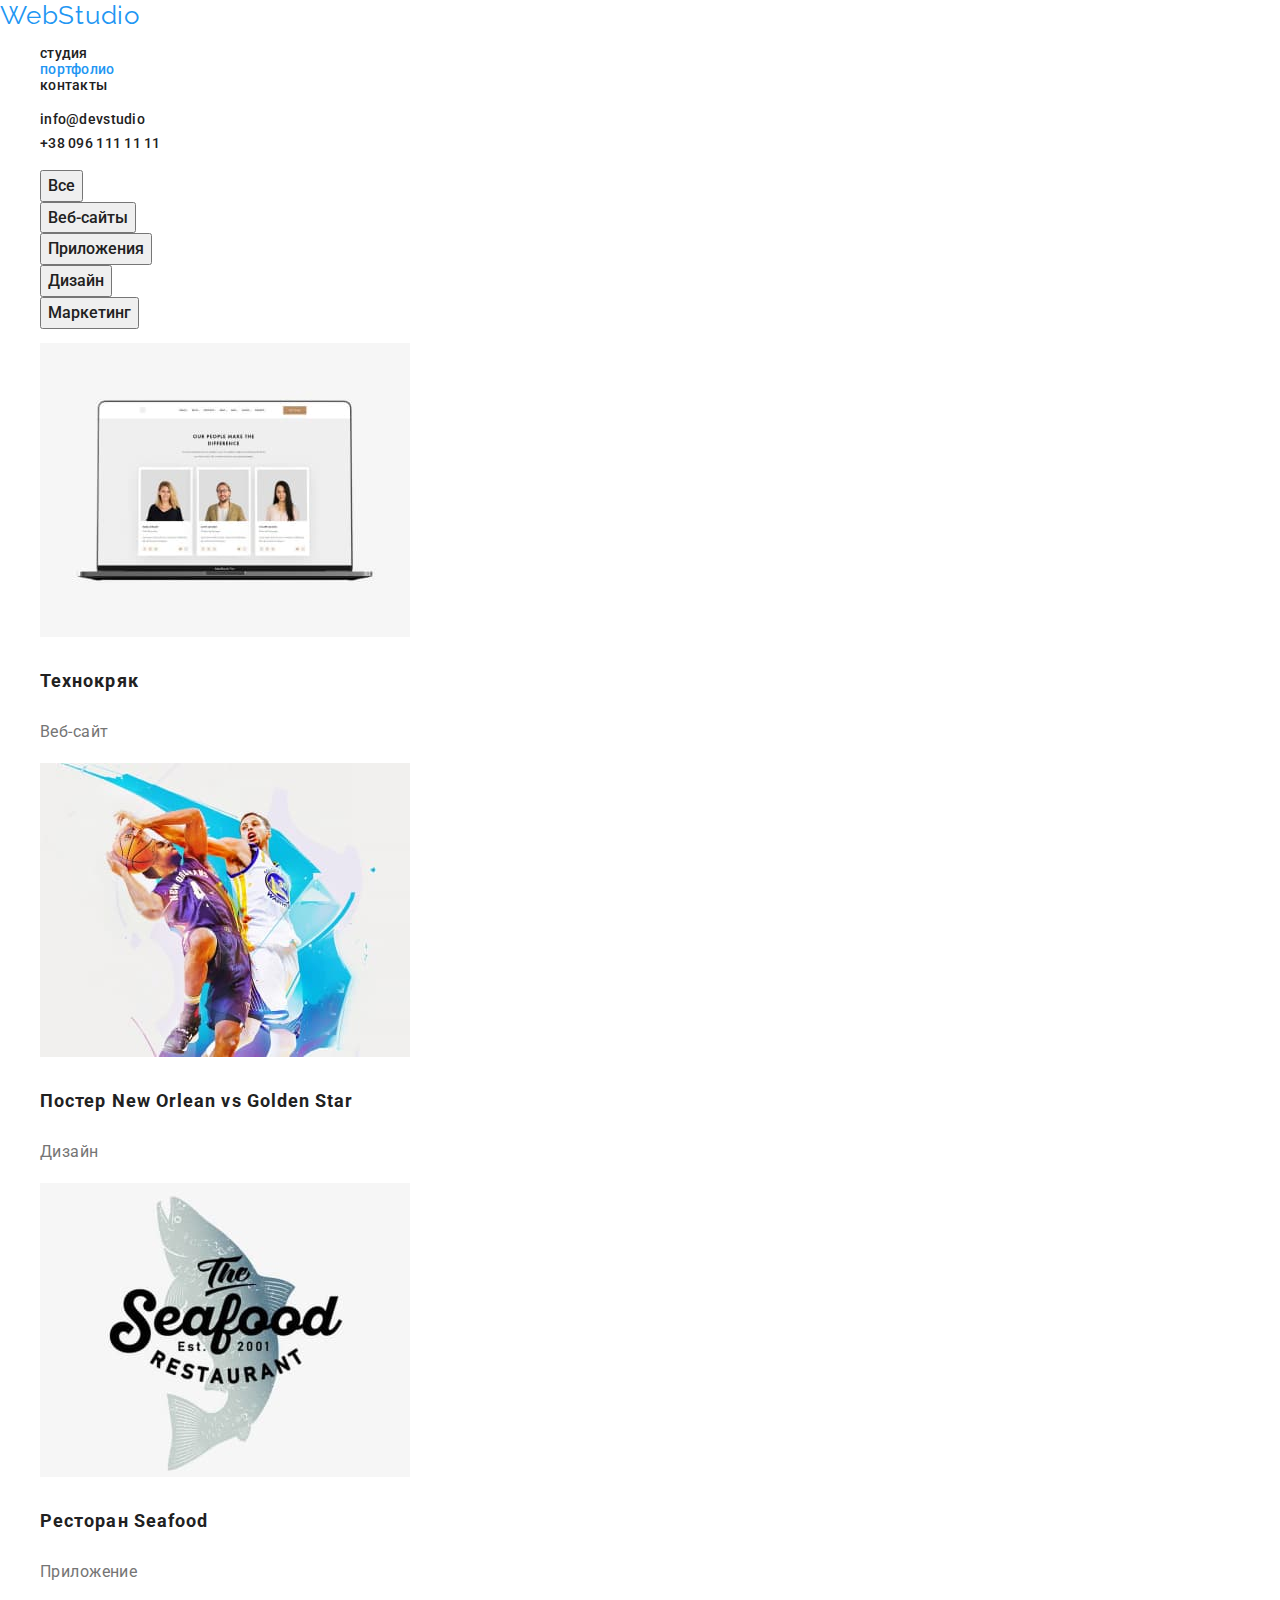
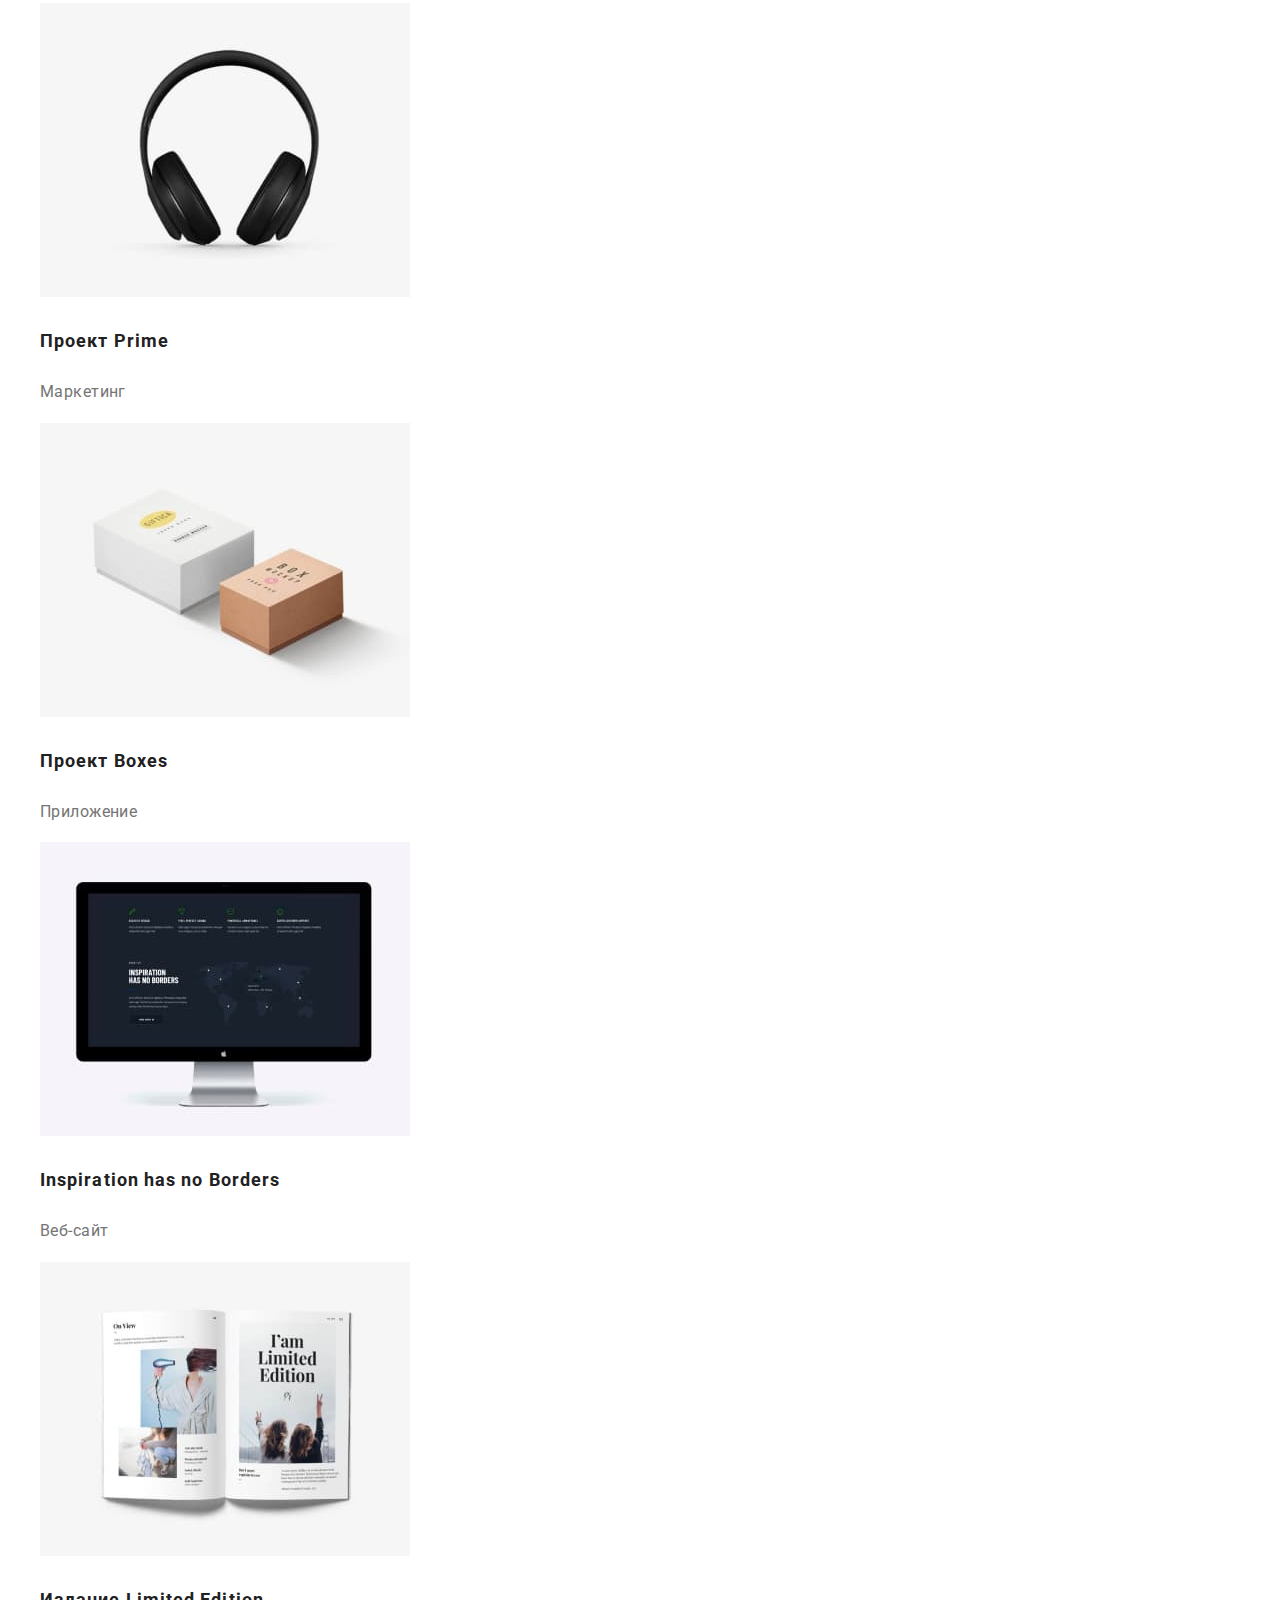
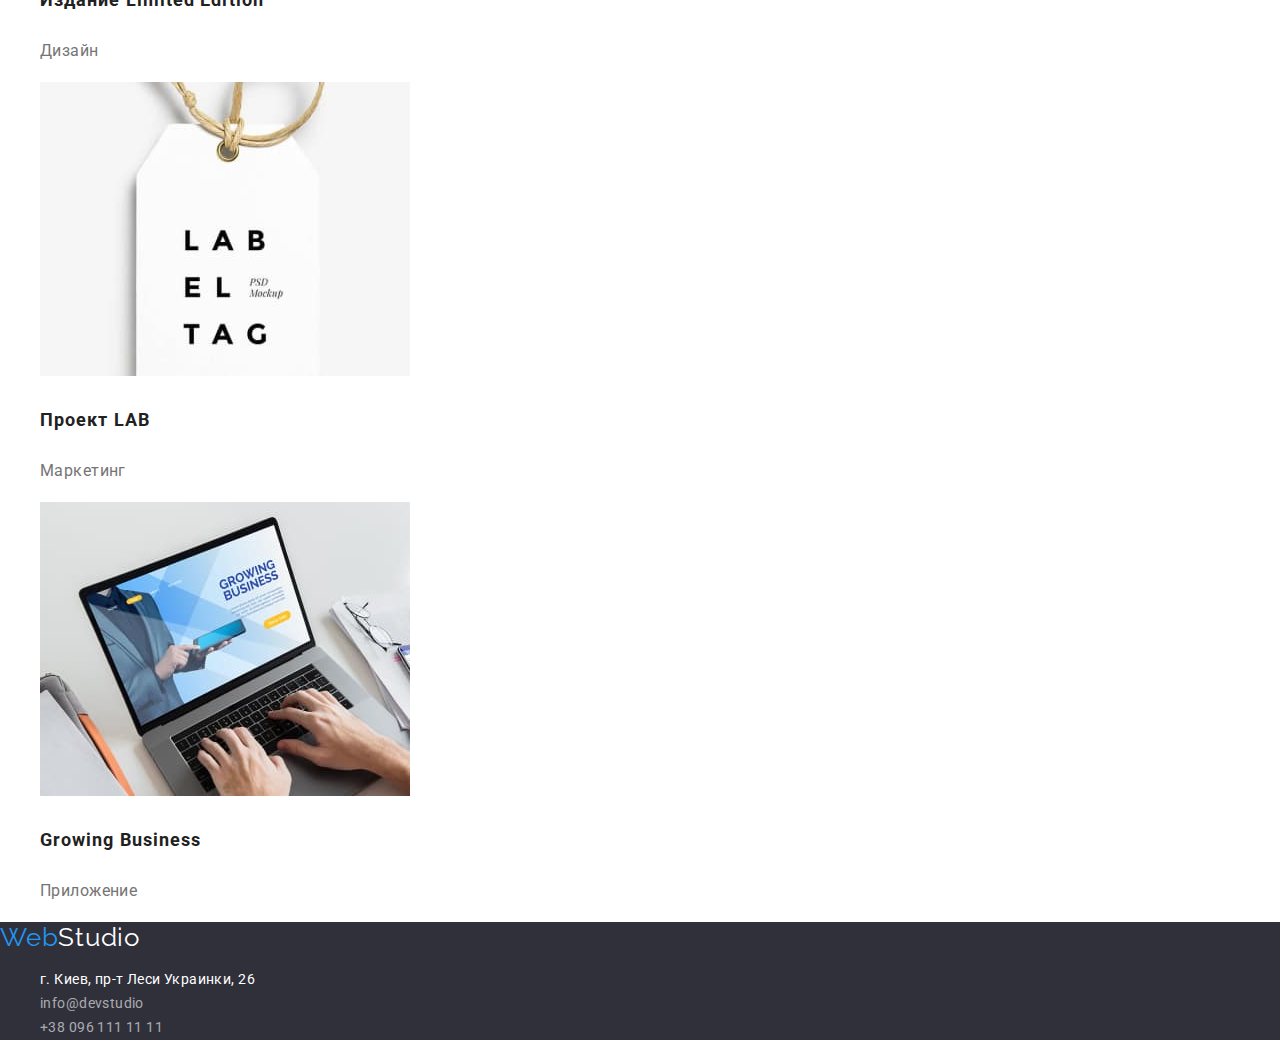
==== portfolio.html @ ec2ee8ae "start" ====
<!DOCTYPE html>
<html lang="ru">
  <head>
    <meta charset="UTF-8" />
    <meta http-equiv="X-UA-Compatible" content="IE=edge" />
    <meta name="viewport" content="width=device-width, initial-scale=1.0" />
    <link rel="preconnect" href="https://fonts.gstatic.com">
    <link href="https://fonts.googleapis.com/css2?family=Raleway:wght@700&family=Roboto:wght@400;500;700;900&display=swap" rel="stylesheet">
    <link rel="stylesheet" href="https://cdnjs.cloudflare.com/ajax/libs/modern-normalize/1.0.0/modern-normalize.css"> 
    <link rel="stylesheet" href="./css/styles.css">
    <title>Document</title>
  </head>
  <body>
    <header>
      <a href="./index.html" class="link logo"><span class="logo-header">Web</span>Studio</a>
      <nav class="text-nav">
        <ul class="list">
          <li><a href="./index.html" class="link">студия</a></li>
          <li><a href="./portfolio.html" class="link accent-pege">портфолио</a></li>
          <li><a href="" class="link">контакты</a></li>
        </ul>
      </nav>

      <ul class="list">
        <li><a class="link text-nav contacts" href="mailto:info@devstudio">info@devstudio</a></li>
        <li><a class="link text-nav contacts" href="tel:+380961111111">+38 096 111 11 11</a></li>
      </ul>
    </header>

    <!--секцыя шапка-->
    <main>
      <section>
        <h1 class="visually-hidden">навігація</h1>
        <ul class="list">
          <li><button class="btn-filtr" type="button">Все</a></button>
          <li><button class="btn-filtr" type="button">Веб-сайты</a></button>
          <li><button class="btn-filtr" type="button">Приложения</a></button>
          <li><button class="btn-filtr" type="button">Дизайн</a></button>
          <li><button class="btn-filtr" type="button">Маркетинг</a></button>
        </ul>
      </section>

      <section>
        <h2 class="visually-hidden">портфоліо</h2>
        <ul class="list">
          <li>
            <img
              src="./imeges/img-portfolio/tehnokryik.jpg"
              alt="Технокряк"
              width="370"
              height="294"
            />
            <h3 class="title-portfolio">Технокряк</h3>
            <p class="text-portfolio">Веб-сайт</p>
          </li>
          <li>
            <img
              src="./imeges/img-portfolio/new-orlean.jpg"
              alt="Постер New Orlean vs Golden Star"
              width="370"
              height="294"
            />
            <h3 class="title-portfolio">Постер New Orlean vs Golden Star</h3>
            <p class="text-portfolio">Дизайн</p>
          </li>
          <li>
            <img
              src="./imeges/img-portfolio/seafood.jpg"
              alt="Ресторан Seafood"
              width="370"
              height="294"
            />
            <h3 class="title-portfolio">Ресторан Seafood</h3>
            <p class="text-portfolio">Приложение</p>
          </li>
          <li>
            <img
              src="./imeges/img-portfolio/prime.jpg"
              alt="Проект Prime"
              width="370"
              height="294"
            />
            <h3 class="title-portfolio">Проект Prime</h3>
            <p class="text-portfolio">Маркетинг</p>
          </li>
          <li>
            <img
              src="./imeges/img-portfolio/boxes.jpg"
              alt="Проект Boxes"
              width="370"
              height="294"
            />
            <h3 class="title-portfolio">Проект Boxes</h3>
            <p class="text-portfolio">Приложение</p>
          </li>
          <li>
            <img
              src="./imeges/img-portfolio/borders.jpg"
              alt="Inspiration has no Borders"
              width="370"
              height="294"
            />
            <h3 class="title-portfolio">Inspiration has no Borders</h3>
            <p class="text-portfolio">Веб-сайт</p>
          </li>
          <li>
            <img
              src="./imeges/img-portfolio/limited.jpg"
              alt="Издание Limited Edition"
              width="370"
              height="294"
            />
            <h3 class="title-portfolio">Издание Limited Edition</h3>
            <p class="text-portfolio">Дизайн</p>
          </li>
          <li>
            <img
              src="./imeges/img-portfolio/lab.jpg"
              alt="Проект LAB"
              width="370"
              height="294"
            />
            <h3 class="title-portfolio">Проект LAB</h3>
            <p class="text-portfolio">Маркетинг</p>
          </li>
          <li>
            <img
              src="./imeges/img-portfolio/growing.jpg"
              alt="Growing Business"
              width="370"
              height="294"
            />
            <h3 class="title-portfolio">Growing Business</h3>
            <p class="text-portfolio">Приложение</p>
          </li>
        </ul>
      </section>
    </main>
    <!--футер-->

    <footer class="footer">
      <a href="./index.html" class="link logo"><span class="logo-header">Web</span><span class="Studio-cl">Studio</span></a>
      <address class="address">
        <ul class="list">
          <li class="address-street">г. Киев, пр-т Леси Украинки, 26</li>
          <li><a class="link contacts-addres" href="mailto:info@devstudio">info@devstudio</a></li>
          <li><a class="link contacts-addres" href="tel:+380961111111">+38 096 111 11 11</a></li>
        </ul>
      </address>
    </footer>
  </body>
</html>
---- css/styles.css ----
:root{
    --mein-text-cl:#757575;
    --main-title-cl:#FFFFFF;
    --title-cl:#212121;
    --link-cl:#2196F3;

    --main-text-cl:'Roboto', sans-serif;
    --title-text-cl:'Raleway', sans-serif;

    --blak-bg:#2F303A;
    --bg:#F5F4FA;
    --bg:#E5E5E5;
}




body{   
    font-family: var(--main-text-cl);
    font-size: 14px;
    line-height: 1.71;
    letter-spacing: 0.03em;
    color:var(--mein-text-cl)}

.link{
    color: var(--title-cl);
    text-decoration: none;
}

.link:hover,
.link:focus{color:var(--link-cl);}

.logo{
    font-family: var(--title-text-cl);
    font-size: 26px;
    line-height: 1.19;
    letter-spacing: 0.03em;
    }

.visually-hidden {
    position: absolute;
    width: 1px;
    height: 1px;
    border: 0;
    margin: -1px;
    padding: 0;
    clip: rect(0 0 0 0);
    overflow: hidden;
}

.logo-header{color:var(--link-cl);}

.list{list-style: none;}

.address{font-style:inherit;}

.text-nav{
    font-weight: 500;
    font-size: 14px;
    line-height: 1.14;
    letter-spacing: 0.02em;
    color:var(--title-cl) ;}

.accent-pege{color: var(--link-cl);}

.contacts{
    color: var(--title-cl);}
    
    .main-title{
    font-weight: 900;
    font-size: 44px;
    line-height: 1.36;
    text-align: center;
    letter-spacing: 0.06em;
    text-transform: uppercase;
    color:var(--main-title-cl);
    background-color:var(--blak-bg);
}

.btn{
    font-weight: bold;
    font-size: 16px;
    line-height: 1.87;
    letter-spacing: 0.06em;
    color:var(--main-title-cl);
    background-color:var(--link-cl);

}

.title-section{
    font-weight: bold;
    font-size: 36px;
    line-height: 1.16;
    text-align: center;
    letter-spacing: 0.03em;
    color: var(--main-title-cl);

}

.title-text{
    font-weight: 500;
    font-size: 16px;
    line-height: 1.18;
    text-transform: uppercase;
    color:var(--title-cl);
   }

   .text-team-card{
        font-size: 16px;
        line-height: 1.18;
    }

   .footer{background-color: var(--blak-bg);}

   .Studio-cl{color:var(--main-title-cl)}

   .address-street{color: var(--main-title-cl)}

  
   .contacts-addres{color: rgba(255, 255, 255, 0.6);}

   .btn-filtr{
        font-weight: 500;
        font-size: 16px;
        line-height: 1.62;
        text-align: center;
        color:var(--title-cl)    
   }

   .btn-filtr:hover,
   .btn-filtr:focus{
       color: var(--main-title-cl);
       background-color: var(--link-cl);
       cursor: pointer;
   }

   .title-portfolio{
        font-weight: bold;
        font-size: 18px;
        line-height: 2;
        letter-spacing: 0.06em;
        color: var(--title-cl);
   }



   .text-portfolio{
        font-size: 16px;
        line-height: 1.87;
     }
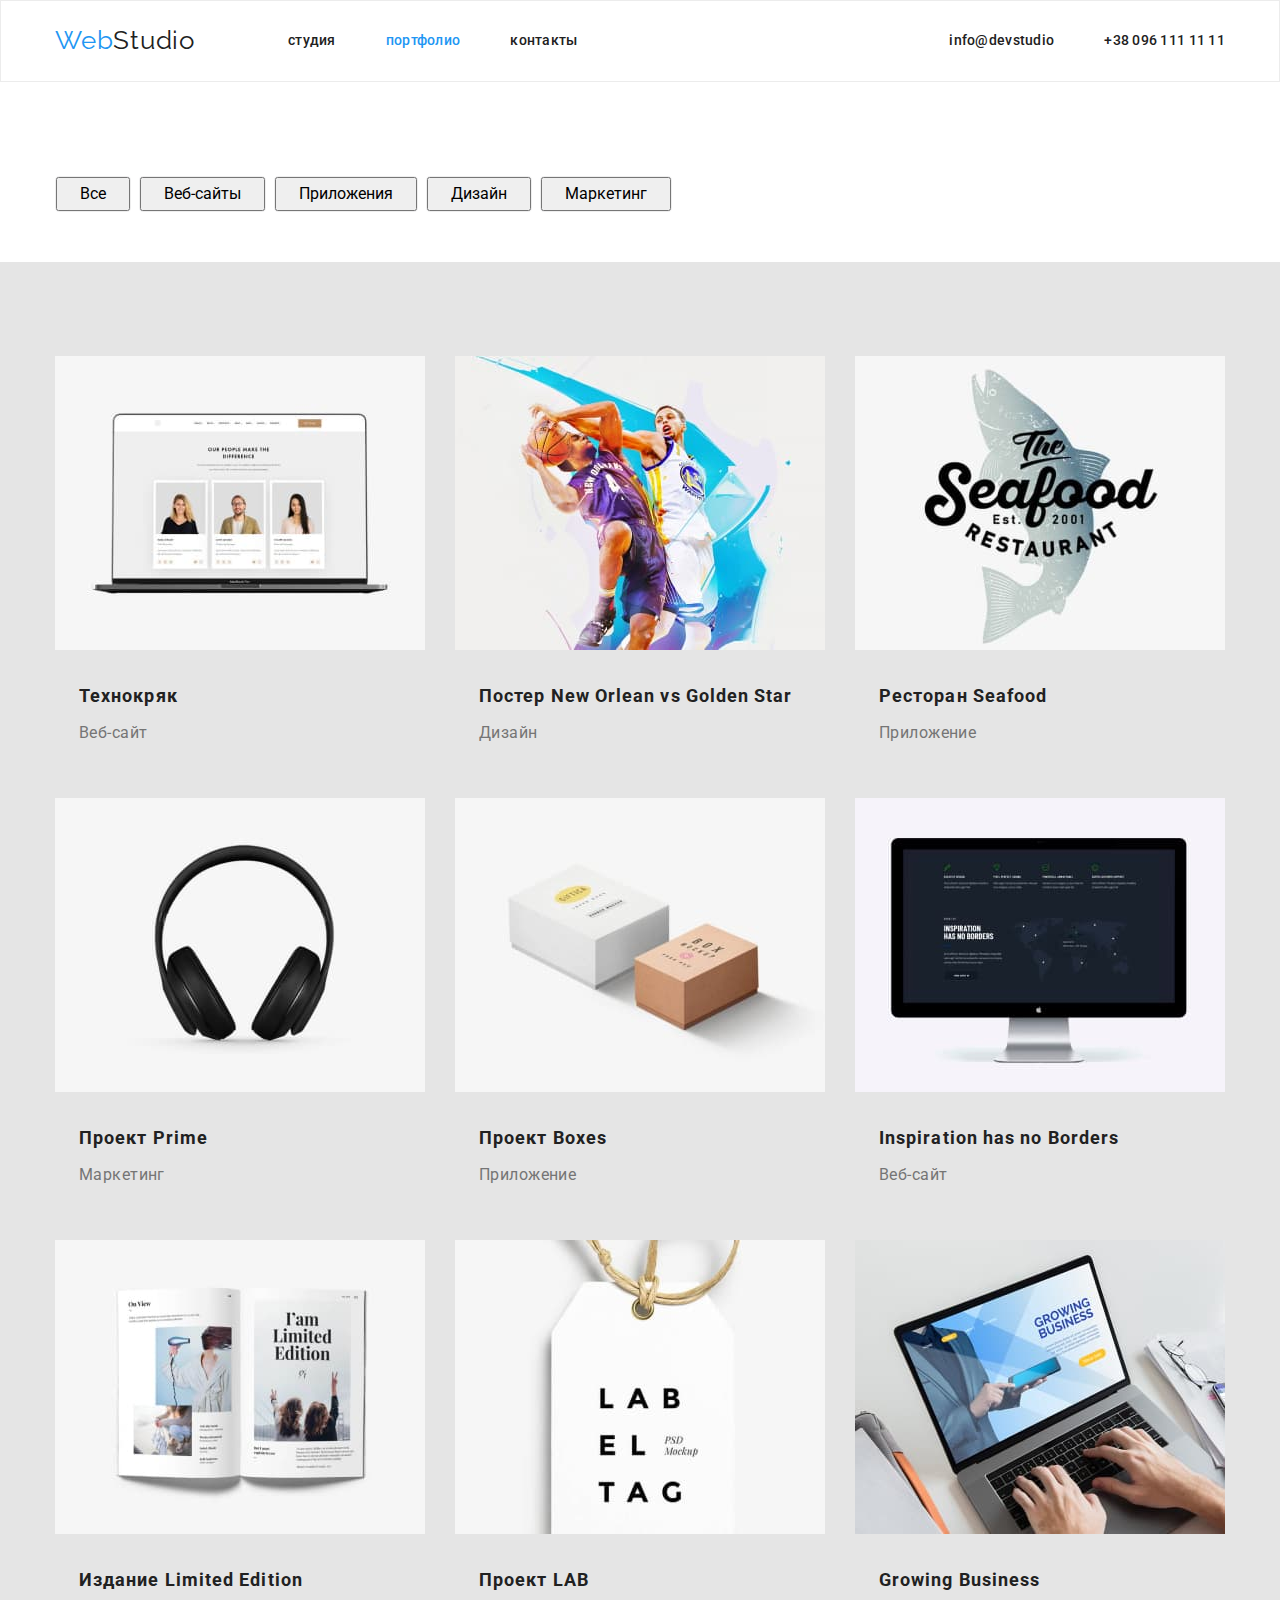
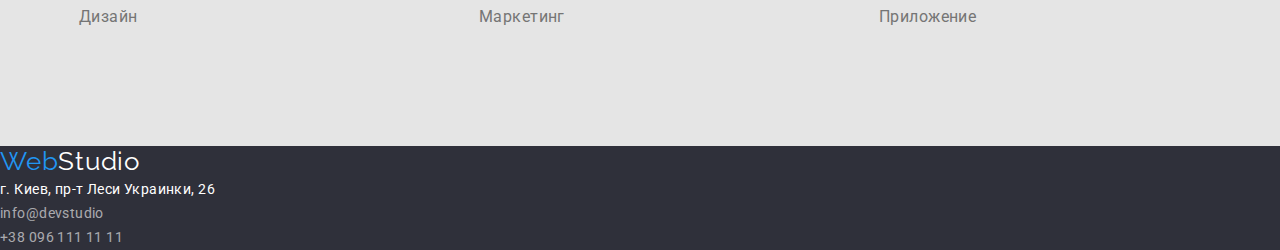
==== commit fcf41d34: "filtr portfolio" ====
--- a/portfolio.html
+++ b/portfolio.html
@@ -11,39 +11,44 @@
     <title>Document</title>
   </head>
   <body>
-    <header>
-      <a href="./index.html" class="link logo"><span class="logo-header">Web</span>Studio</a>
+    <header class="header">
+      <div class="container">
+      <a href="./index.html" class="link logo logo-marg"><span class="logo-header">Web</span>Studio</a>
       <nav class="text-nav">
-        <ul class="list">
-          <li><a href="./index.html" class="link">студия</a></li>
-          <li><a href="./portfolio.html" class="link accent-pege">портфолио</a></li>
-          <li><a href="" class="link">контакты</a></li>
+        <ul class="menu list">
+          <li class="menu-item"><a href="./index.html" class="link">студия</a></li>
+          <li class="menu-item"><a href="./portfolio.html" class="link accent-pege">портфолио</a></li>
+          <li class="menu-item"><a href="" class="link">контакты</a></li>
         </ul>
       </nav>
 
-      <ul class="list">
-        <li><a class="link text-nav contacts" href="mailto:info@devstudio">info@devstudio</a></li>
+      <ul class="menu list contacts-marg">
+        <li class="mail-marg"><a class="link text-nav contacts" href="mailto:info@devstudio">info@devstudio</a></li>
         <li><a class="link text-nav contacts" href="tel:+380961111111">+38 096 111 11 11</a></li>
       </ul>
+    </div>
     </header>
 
     <!--секцыя шапка-->
     <main>
-      <section>
+      <section class="section section-filtr">
+        <div class="container">
         <h1 class="visually-hidden">навігація</h1>
-        <ul class="list">
-          <li><button class="btn-filtr" type="button">Все</a></button>
-          <li><button class="btn-filtr" type="button">Веб-сайты</a></button>
-          <li><button class="btn-filtr" type="button">Приложения</a></button>
-          <li><button class="btn-filtr" type="button">Дизайн</a></button>
-          <li><button class="btn-filtr" type="button">Маркетинг</a></button>
+        <ul class="list menu">
+          <li class="btn-filtr"><button class="button" type="button">Все</a></button>
+          <li class="btn-filtr"><button class="button" type="button">Веб-сайты</a></button>
+          <li class="btn-filtr"><button class="button" type="button">Приложения</a></button>
+          <li class="btn-filtr"><button class="button" type="button">Дизайн</a></button>
+          <li class="btn-filtr"><button class="button" type="button">Маркетинг</a></button>
         </ul>
+      </div>
       </section>
 
-      <section>
+      <section class="section section-portfolio">
+        <div class="container">
         <h2 class="visually-hidden">портфоліо</h2>
-        <ul class="list">
-          <li>
+        <ul class="list card-set">
+          <li class="item work-item">
             <img
               src="./imeges/img-portfolio/tehnokryik.jpg"
               alt="Технокряк"
@@ -53,7 +58,7 @@
             <h3 class="title-portfolio">Технокряк</h3>
             <p class="text-portfolio">Веб-сайт</p>
           </li>
-          <li>
+          <li class="item work-item">
             <img
               src="./imeges/img-portfolio/new-orlean.jpg"
               alt="Постер New Orlean vs Golden Star"
@@ -63,7 +68,7 @@
             <h3 class="title-portfolio">Постер New Orlean vs Golden Star</h3>
             <p class="text-portfolio">Дизайн</p>
           </li>
-          <li>
+          <li class="item work-item">
             <img
               src="./imeges/img-portfolio/seafood.jpg"
               alt="Ресторан Seafood"
@@ -73,7 +78,7 @@
             <h3 class="title-portfolio">Ресторан Seafood</h3>
             <p class="text-portfolio">Приложение</p>
           </li>
-          <li>
+          <li class="item work-item">
             <img
               src="./imeges/img-portfolio/prime.jpg"
               alt="Проект Prime"
@@ -83,7 +88,7 @@
             <h3 class="title-portfolio">Проект Prime</h3>
             <p class="text-portfolio">Маркетинг</p>
           </li>
-          <li>
+          <li class="item work-item">
             <img
               src="./imeges/img-portfolio/boxes.jpg"
               alt="Проект Boxes"
@@ -93,7 +98,7 @@
             <h3 class="title-portfolio">Проект Boxes</h3>
             <p class="text-portfolio">Приложение</p>
           </li>
-          <li>
+          <li class="item work-item">
             <img
               src="./imeges/img-portfolio/borders.jpg"
               alt="Inspiration has no Borders"
@@ -103,7 +108,7 @@
             <h3 class="title-portfolio">Inspiration has no Borders</h3>
             <p class="text-portfolio">Веб-сайт</p>
           </li>
-          <li>
+          <li class="item work-item">
             <img
               src="./imeges/img-portfolio/limited.jpg"
               alt="Издание Limited Edition"
@@ -113,7 +118,7 @@
             <h3 class="title-portfolio">Издание Limited Edition</h3>
             <p class="text-portfolio">Дизайн</p>
           </li>
-          <li>
+          <li class="item work-item">
             <img
               src="./imeges/img-portfolio/lab.jpg"
               alt="Проект LAB"
@@ -123,7 +128,7 @@
             <h3 class="title-portfolio">Проект LAB</h3>
             <p class="text-portfolio">Маркетинг</p>
           </li>
-          <li>
+          <li class="item work-item">
             <img
               src="./imeges/img-portfolio/growing.jpg"
               alt="Growing Business"
@@ -134,6 +139,7 @@
             <p class="text-portfolio">Приложение</p>
           </li>
         </ul>
+      </div>
       </section>
     </main>
     <!--футер-->
--- a/css/styles.css
+++ b/css/styles.css
@@ -8,10 +8,20 @@
     --title-text-cl:'Raleway', sans-serif;
 
     --blak-bg:#2F303A;
-    --bg:#F5F4FA;
+    --gray-bg:#F5F4FA;
     --bg:#E5E5E5;
-}
-
+    --border: #EEEEEE;
+}
+
+html{
+    box-sizing: border-box;
+}
+
+*,
+*::before,
+*::after {
+  box-sizing: inherit;
+}
 
 
 
@@ -22,6 +32,29 @@
     letter-spacing: 0.03em;
     color:var(--mein-text-cl)}
 
+h1,
+h2,
+h3,
+p{margin-top: 0;}
+
+.container {
+  width: 1200px;
+  padding-left: 15px;
+  padding-right: 15px;
+  margin-left: auto;
+  margin-right: auto;
+}
+
+.section{
+    padding-top: 94px;
+    padding-bottom: 94px;
+   }
+.header{border: 1px solid #ECECEC;}
+.header .container {
+  display: flex;
+  align-items: center;
+ }
+
 .link{
     color: var(--title-cl);
     text-decoration: none;
@@ -36,6 +69,11 @@
     line-height: 1.19;
     letter-spacing: 0.03em;
     }
+
+.logo-marg{
+    margin-right: 93px;
+    padding-top: 24px;
+    padding-bottom: 25px;}
 
 .visually-hidden {
     position: absolute;
@@ -48,10 +86,19 @@
     overflow: hidden;
 }
 
-.logo-header{color:var(--link-cl);}
-
-.list{list-style: none;}
-
+.logo-header {color:var(--link-cl);}
+
+.list {
+    margin: 0;
+    padding-left: 0;
+    list-style: none;
+}
+
+.menu {display: inline-flex;}
+
+.menu-item:not(:last-child) {
+  margin-right: 50px;
+}
 .address{font-style:inherit;}
 
 .text-nav{
@@ -65,36 +112,88 @@
 
 .contacts{
     color: var(--title-cl);}
-    
-    .main-title{
+
+.contacts-marg{
+    margin-left: auto;
+}
+.mail-marg{margin-right: 50px;}
+
+.cap{
+    width: 100%;
+    padding-top: 200px;
+    padding-bottom: 200px;
+    text-align: center;
+    background-color:var(--blak-bg);
+}
+
+.main-title{
     font-weight: 900;
     font-size: 44px;
     line-height: 1.36;
-    text-align: center;
     letter-spacing: 0.06em;
     text-transform: uppercase;
     color:var(--main-title-cl);
-    background-color:var(--blak-bg);
+    max-width: 696px;
+    margin-left: auto;
+    margin-right: auto;
+    margin-bottom: 40px;
 }
 
 .btn{
+    min-width: 200px;
+    min-height: 50px;
     font-weight: bold;
     font-size: 16px;
     line-height: 1.87;
     letter-spacing: 0.06em;
     color:var(--main-title-cl);
     background-color:var(--link-cl);
-
-}
+    box-shadow: 0px 4px 4px rgba(0, 0, 0, 0.15);
+    border-radius: 4px;
+
+}
+
+.team{background-color: var(--gray-bg);}
+.team-work{background-color: var(--bg);}
 
 .title-section{
+    margin-bottom: 50px;
     font-weight: bold;
     font-size: 36px;
     line-height: 1.16;
     text-align: center;
     letter-spacing: 0.03em;
-    color: var(--main-title-cl);
-
+    color: var(--title-cl);
+}
+
+.item {
+  margin-left: 30px;
+  margin-top: 30px;}
+
+.card-set {
+  display: flex;
+  flex-wrap: wrap;
+  margin-left: -30px;
+  margin-top: -30px;
+}
+
+.feature-item{
+    flex-basis: calc((100% - 4 * 30px) / 4);
+    text-align: left;  
+}
+
+.work-item {
+    flex-basis: calc((100% - 3 * 30px) / 3);
+    background: url(creative-artist-web-design-with-working-colour-selection-graphic-tablet_35674-1119.jpg);
+}
+
+.team-item {
+    flex-basis: calc((100% - 4 * 30px) / 4);
+    text-align: center;
+    border-radius: 0px 0px 4px 4px;
+    box-shadow: 0px 1px 3px rgba(0, 0, 0, 0.12),
+     0px 1px 1px rgba(0, 0, 0, 0.14), 
+     0px 2px 1px rgba(0, 0, 0, 0.2);
 }
 
 .title-text{
@@ -103,6 +202,7 @@
     line-height: 1.18;
     text-transform: uppercase;
     color:var(--title-cl);
+    margin-bottom: 10px;
    }
 
    .text-team-card{
@@ -124,8 +224,18 @@
         font-size: 16px;
         line-height: 1.62;
         text-align: center;
-        color:var(--title-cl)    
-   }
+        color:var(--title-cl); 
+        border: 1px solid var(--border);
+        box-sizing: border-box;
+        background: var(--gray-bg);
+        border-radius: 4px;
+   }
+
+   .button{padding:6px 22px}
+
+.section-filtr{padding-bottom: 50px;
+margin-left: auto;
+margin-right: auto;}
 
    .btn-filtr:hover,
    .btn-filtr:focus{
@@ -133,6 +243,17 @@
        background-color: var(--link-cl);
        cursor: pointer;
    }
+
+.btn-filtr:not(:last-child) {
+  margin-right: 8px;
+}
+
+.container-filter{
+    margin-left: auto;
+    margin-right: auto;
+    padding-left: auto;
+    padding-right: auto;
+}
 
    .title-portfolio{
         font-weight: bold;
@@ -140,6 +261,7 @@
         line-height: 2;
         letter-spacing: 0.06em;
         color: var(--title-cl);
+        margin: 20px 24px 4px 24px;
    }
 
 
@@ -147,4 +269,6 @@
    .text-portfolio{
         font-size: 16px;
         line-height: 1.87;
-     }+        margin: 0 24px 20px 24px;
+     }
+     .section-portfolio{background-color: var(--bg);}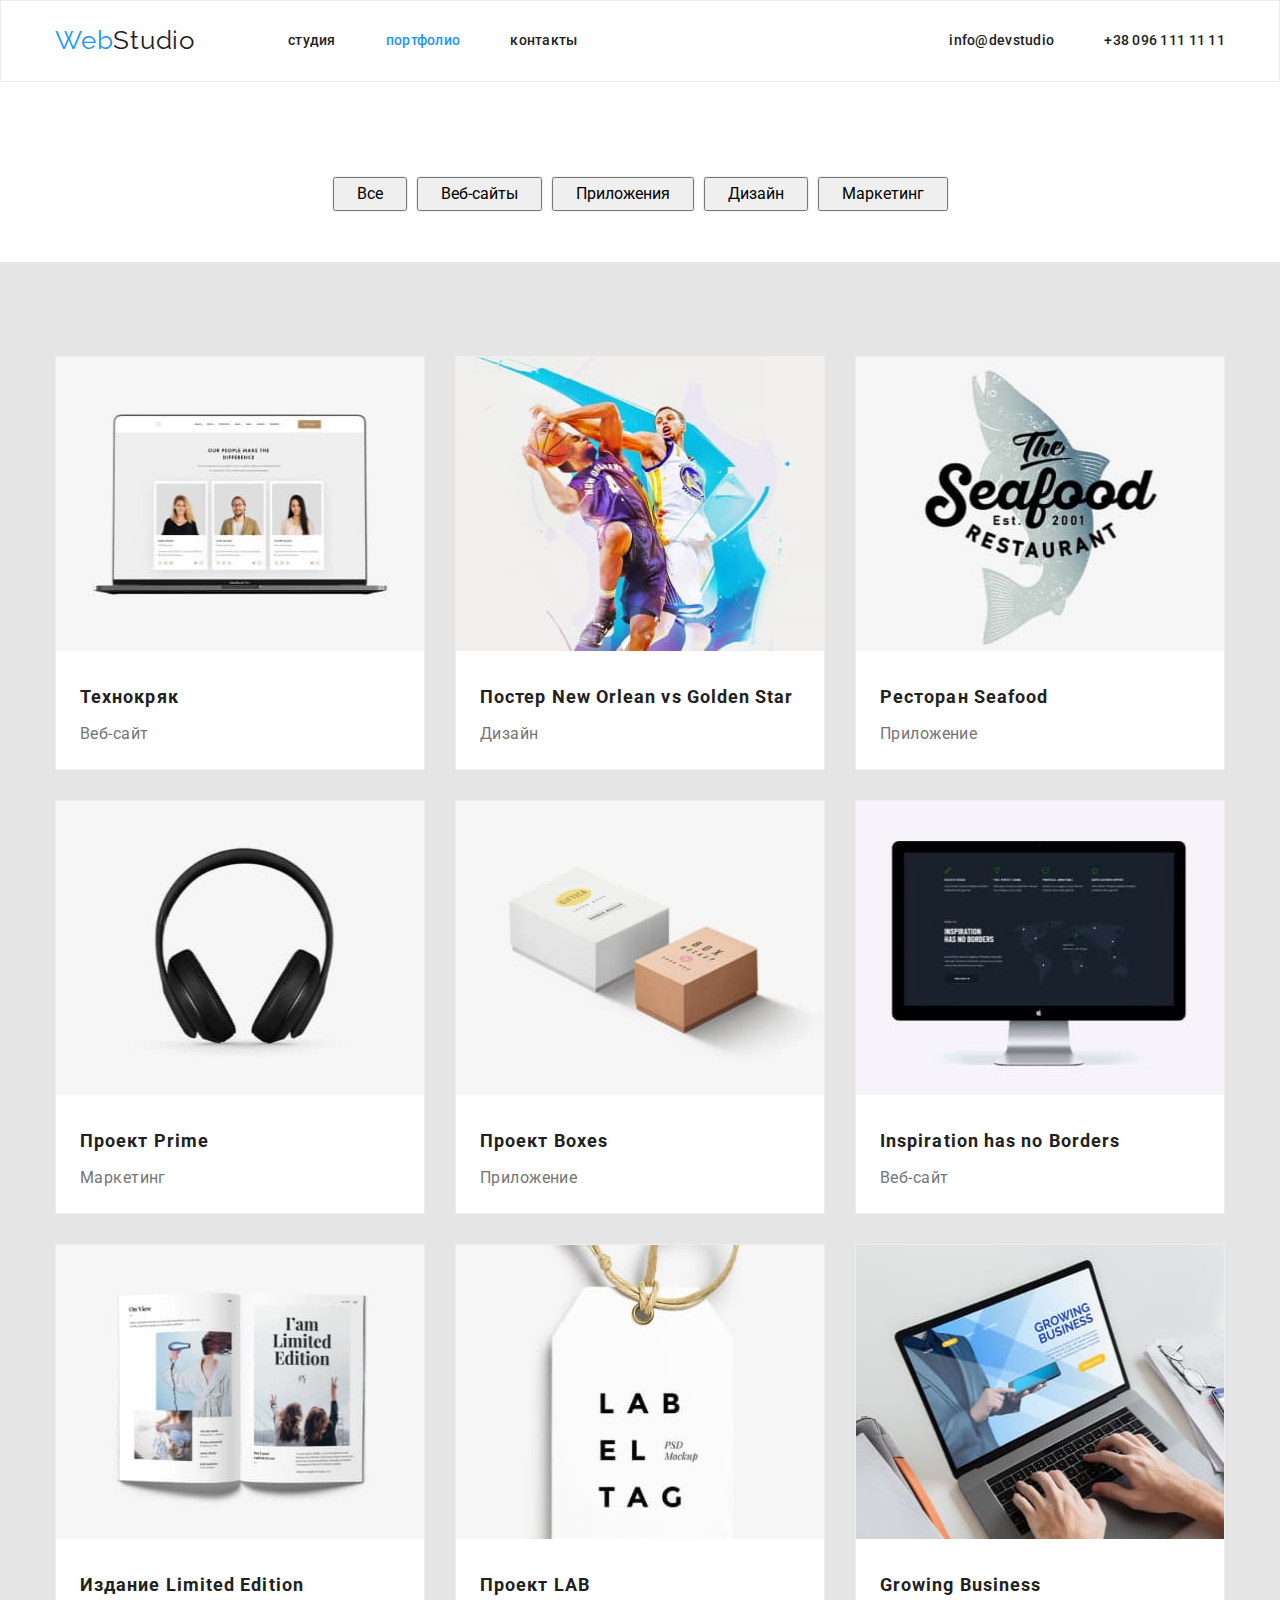
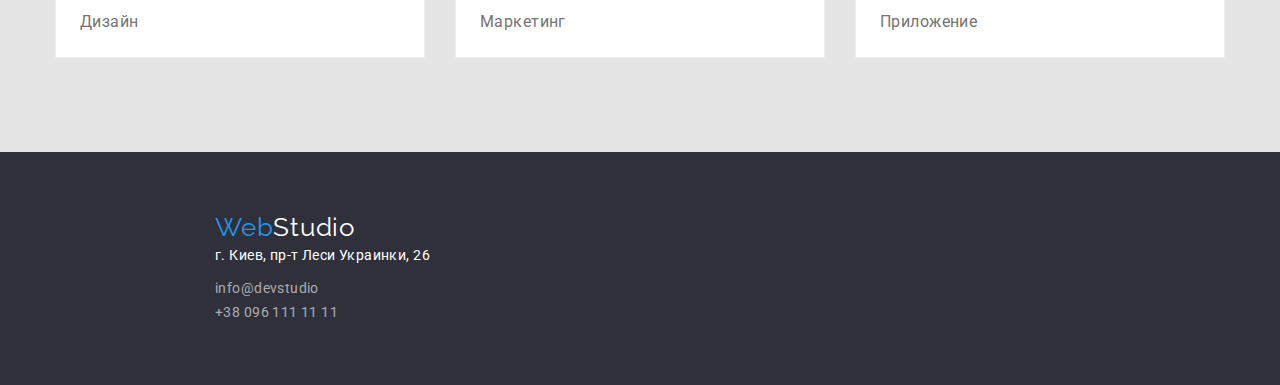
==== commit c4b1099c: "finish" ====
--- a/portfolio.html
+++ b/portfolio.html
@@ -34,7 +34,7 @@
       <section class="section section-filtr">
         <div class="container">
         <h1 class="visually-hidden">навігація</h1>
-        <ul class="list menu">
+        <ul class="as list menu">
           <li class="btn-filtr"><button class="button" type="button">Все</a></button>
           <li class="btn-filtr"><button class="button" type="button">Веб-сайты</a></button>
           <li class="btn-filtr"><button class="button" type="button">Приложения</a></button>
@@ -48,91 +48,91 @@
         <div class="container">
         <h2 class="visually-hidden">портфоліо</h2>
         <ul class="list card-set">
-          <li class="item work-item">
+          <li class="item portfolio-item">
             <img
               src="./imeges/img-portfolio/tehnokryik.jpg"
               alt="Технокряк"
-              width="370"
+              width="368"
               height="294"
             />
             <h3 class="title-portfolio">Технокряк</h3>
             <p class="text-portfolio">Веб-сайт</p>
           </li>
-          <li class="item work-item">
+          <li class="item portfolio-item">
             <img
               src="./imeges/img-portfolio/new-orlean.jpg"
               alt="Постер New Orlean vs Golden Star"
-              width="370"
+              width="368"
               height="294"
             />
             <h3 class="title-portfolio">Постер New Orlean vs Golden Star</h3>
             <p class="text-portfolio">Дизайн</p>
           </li>
-          <li class="item work-item">
+          <li class="item portfolio-item">
             <img
               src="./imeges/img-portfolio/seafood.jpg"
               alt="Ресторан Seafood"
-              width="370"
+              width="368"
               height="294"
             />
             <h3 class="title-portfolio">Ресторан Seafood</h3>
             <p class="text-portfolio">Приложение</p>
           </li>
-          <li class="item work-item">
+          <li class="item portfolio-item">
             <img
               src="./imeges/img-portfolio/prime.jpg"
               alt="Проект Prime"
-              width="370"
+              width="368"
               height="294"
             />
             <h3 class="title-portfolio">Проект Prime</h3>
             <p class="text-portfolio">Маркетинг</p>
           </li>
-          <li class="item work-item">
+          <li class="item portfolio-item">
             <img
               src="./imeges/img-portfolio/boxes.jpg"
               alt="Проект Boxes"
-              width="370"
+              width="368"
               height="294"
             />
             <h3 class="title-portfolio">Проект Boxes</h3>
             <p class="text-portfolio">Приложение</p>
           </li>
-          <li class="item work-item">
+          <li class="item portfolio-item">
             <img
               src="./imeges/img-portfolio/borders.jpg"
               alt="Inspiration has no Borders"
-              width="370"
+              width="368"
               height="294"
             />
             <h3 class="title-portfolio">Inspiration has no Borders</h3>
             <p class="text-portfolio">Веб-сайт</p>
           </li>
-          <li class="item work-item">
+          <li class="item portfolio-item">
             <img
               src="./imeges/img-portfolio/limited.jpg"
               alt="Издание Limited Edition"
-              width="370"
+              width="368"
               height="294"
             />
             <h3 class="title-portfolio">Издание Limited Edition</h3>
             <p class="text-portfolio">Дизайн</p>
           </li>
-          <li class="item work-item">
+          <li class="item portfolio-item">
             <img
               src="./imeges/img-portfolio/lab.jpg"
               alt="Проект LAB"
-              width="370"
+              width="368"
               height="294"
             />
             <h3 class="title-portfolio">Проект LAB</h3>
             <p class="text-portfolio">Маркетинг</p>
           </li>
-          <li class="item work-item">
+          <li class="item portfolio-item">
             <img
               src="./imeges/img-portfolio/growing.jpg"
               alt="Growing Business"
-              width="370"
+              width="368"
               height="294"
             />
             <h3 class="title-portfolio">Growing Business</h3>
@@ -145,7 +145,7 @@
     <!--футер-->
 
     <footer class="footer">
-      <a href="./index.html" class="link logo"><span class="logo-header">Web</span><span class="Studio-cl">Studio</span></a>
+      <a href="./index.html" class="link logo logo-footer"><span class="logo-header">Web</span><span class="Studio-cl">Studio</span></a>
       <address class="address">
         <ul class="list">
           <li class="address-street">г. Киев, пр-т Леси Украинки, 26</li>
--- a/css/styles.css
+++ b/css/styles.css
@@ -1,79 +1,90 @@
-:root{
-    --mein-text-cl:#757575;
-    --main-title-cl:#FFFFFF;
-    --title-cl:#212121;
-    --link-cl:#2196F3;
-
-    --main-text-cl:'Roboto', sans-serif;
-    --title-text-cl:'Raleway', sans-serif;
-
-    --blak-bg:#2F303A;
-    --gray-bg:#F5F4FA;
-    --bg:#E5E5E5;
+:root {
+    --mein-text-cl: #757575;
+    --main-title-cl: #FFFFFF;
+    --title-cl: #212121;
+    --link-cl: #2196F3;
+
+    --main-text-cl: 'Roboto', sans-serif;
+    --title-text-cl: 'Raleway', sans-serif;
+
+    --blak-bg: #2F303A;
+    --gray-bg: #F5F4FA;
+    --bg: #E5E5E5;
     --border: #EEEEEE;
 }
 
-html{
+html, * {
     box-sizing: border-box;
+
 }
 
 *,
 *::before,
 *::after {
-  box-sizing: inherit;
-}
-
-
-
-body{   
+    box-sizing: inherit;
+}
+
+
+
+body {
     font-family: var(--main-text-cl);
     font-size: 14px;
     line-height: 1.71;
     letter-spacing: 0.03em;
-    color:var(--mein-text-cl)}
+    color: var(--mein-text-cl)
+}
 
 h1,
 h2,
 h3,
-p{margin-top: 0;}
+p {
+    margin-top: 0;
+}
 
 .container {
-  width: 1200px;
-  padding-left: 15px;
-  padding-right: 15px;
-  margin-left: auto;
-  margin-right: auto;
-}
-
-.section{
+    width: 1200px;
+    padding-left: 15px;
+    padding-right: 15px;
+    margin-left: auto;
+    margin-right: auto;
+}
+
+.section {
     padding-top: 94px;
     padding-bottom: 94px;
-   }
-.header{border: 1px solid #ECECEC;}
+}
+
+.header {
+    border: 1px solid #ECECEC;
+}
+
 .header .container {
-  display: flex;
-  align-items: center;
- }
-
-.link{
+    display: flex;
+    align-items: center;
+}
+
+.link {
     color: var(--title-cl);
     text-decoration: none;
 }
 
 .link:hover,
-.link:focus{color:var(--link-cl);}
-
-.logo{
+.link:focus {
+    color: var(--link-cl);
+}
+
+.logo {
     font-family: var(--title-text-cl);
     font-size: 26px;
     line-height: 1.19;
     letter-spacing: 0.03em;
-    }
-
-.logo-marg{
+}
+
+.logo-marg {
     margin-right: 93px;
     padding-top: 24px;
-    padding-bottom: 25px;}
+    padding-bottom: 25px;
+}
 
 .visually-hidden {
     position: absolute;
@@ -86,7 +97,9 @@
     overflow: hidden;
 }
 
-.logo-header {color:var(--link-cl);}
+.logo-header {
+    color: var(--link-cl);
+}
 
 .list {
     margin: 0;
@@ -94,69 +107,86 @@
     list-style: none;
 }
 
-.menu {display: inline-flex;}
+.menu {
+    display: inline-flex;
+}
 
 .menu-item:not(:last-child) {
-  margin-right: 50px;
-}
-.address{font-style:inherit;}
-
-.text-nav{
+    margin-right: 50px;
+}
+
+.address {
+    font-style: inherit;
+}
+
+.text-nav {
     font-weight: 500;
     font-size: 14px;
     line-height: 1.14;
     letter-spacing: 0.02em;
-    color:var(--title-cl) ;}
-
-.accent-pege{color: var(--link-cl);}
-
-.contacts{
-    color: var(--title-cl);}
-
-.contacts-marg{
-    margin-left: auto;
-}
-.mail-marg{margin-right: 50px;}
-
-.cap{
+    color: var(--title-cl);
+}
+
+.accent-pege {
+    color: var(--link-cl);
+}
+
+.contacts {
+    color: var(--title-cl);
+}
+
+.contacts-marg {
+    margin-left: auto;
+}
+
+.mail-marg {
+    margin-right: 50px;
+}
+
+.cap {
     width: 100%;
     padding-top: 200px;
     padding-bottom: 200px;
     text-align: center;
-    background-color:var(--blak-bg);
-}
-
-.main-title{
+    background-color: var(--blak-bg);
+}
+
+.main-title {
     font-weight: 900;
     font-size: 44px;
     line-height: 1.36;
     letter-spacing: 0.06em;
     text-transform: uppercase;
-    color:var(--main-title-cl);
+    color: var(--main-title-cl);
     max-width: 696px;
     margin-left: auto;
     margin-right: auto;
     margin-bottom: 40px;
 }
 
-.btn{
+.btn {
     min-width: 200px;
     min-height: 50px;
     font-weight: bold;
     font-size: 16px;
     line-height: 1.87;
     letter-spacing: 0.06em;
-    color:var(--main-title-cl);
-    background-color:var(--link-cl);
+    color: var(--main-title-cl);
+    background-color: var(--link-cl);
     box-shadow: 0px 4px 4px rgba(0, 0, 0, 0.15);
     border-radius: 4px;
 
 }
 
-.team{background-color: var(--gray-bg);}
-.team-work{background-color: var(--bg);}
-
-.title-section{
+.team {
+    background-color: var(--gray-bg);
+}
+
+.team-work {
+    background-color: var(--bg);
+}
+
+.title-section {
     margin-bottom: 50px;
     font-weight: bold;
     font-size: 36px;
@@ -167,24 +197,32 @@
 }
 
 .item {
-  margin-left: 30px;
-  margin-top: 30px;}
+    margin-left: 30px;
+    margin-top: 30px;
+}
 
 .card-set {
-  display: flex;
-  flex-wrap: wrap;
-  margin-left: -30px;
-  margin-top: -30px;
-}
-
-.feature-item{
+    display: flex;
+    flex-wrap: wrap;
+    margin-left: -30px;
+    margin-top: -30px;
+}
+
+.feature-item {
     flex-basis: calc((100% - 4 * 30px) / 4);
-    text-align: left;  
+    text-align: left;
 }
 
 .work-item {
     flex-basis: calc((100% - 3 * 30px) / 3);
     background: url(creative-artist-web-design-with-working-colour-selection-graphic-tablet_35674-1119.jpg);
+}
+
+.portfolio-item {
+    flex-basis: calc((100% - 3 * 30px) / 3);
+    background: var(--main-title-cl);
+    border: 1px solid #EEEEEE;
+    box-sizing: border-box;
 }
 
 .team-item {
@@ -192,83 +230,114 @@
     text-align: center;
     border-radius: 0px 0px 4px 4px;
     box-shadow: 0px 1px 3px rgba(0, 0, 0, 0.12),
-     0px 1px 1px rgba(0, 0, 0, 0.14), 
-     0px 2px 1px rgba(0, 0, 0, 0.2);
-}
-
-.title-text{
+        0px 1px 1px rgba(0, 0, 0, 0.14),
+        0px 2px 1px rgba(0, 0, 0, 0.2);
+}
+
+.title-text {
     font-weight: 500;
     font-size: 16px;
     line-height: 1.18;
     text-transform: uppercase;
-    color:var(--title-cl);
+    color: var(--title-cl);
     margin-bottom: 10px;
-   }
-
-   .text-team-card{
-        font-size: 16px;
-        line-height: 1.18;
-    }
-
-   .footer{background-color: var(--blak-bg);}
-
-   .Studio-cl{color:var(--main-title-cl)}
-
-   .address-street{color: var(--main-title-cl)}
-
-  
-   .contacts-addres{color: rgba(255, 255, 255, 0.6);}
-
-   .btn-filtr{
-        font-weight: 500;
-        font-size: 16px;
-        line-height: 1.62;
-        text-align: center;
-        color:var(--title-cl); 
-        border: 1px solid var(--border);
-        box-sizing: border-box;
-        background: var(--gray-bg);
-        border-radius: 4px;
-   }
-
-   .button{padding:6px 22px}
-
-.section-filtr{padding-bottom: 50px;
-margin-left: auto;
-margin-right: auto;}
-
-   .btn-filtr:hover,
-   .btn-filtr:focus{
-       color: var(--main-title-cl);
-       background-color: var(--link-cl);
-       cursor: pointer;
-   }
+}
+
+.text-team-card {
+    font-size: 16px;
+    line-height: 1.18;
+}
+
+.footer {
+    background-color: var(--blak-bg);
+    padding-top: 60px;
+    padding-bottom: 60px;
+    padding-left: 215px;
+}
+
+.Studio-cl {
+    color: var(--main-title-cl)
+}
+
+.address-street {
+    color: var(--main-title-cl);
+    padding-bottom: 9px;
+
+}
+
+
+.contacts-addres {
+    color: rgba(255, 255, 255, 0.6);
+    padding-bottom: 9px;
+}
+
+.btn-filtr {
+    font-weight: 500;
+    font-size: 16px;
+    line-height: 1.62;
+    text-align: center;
+    color: var(--title-cl);
+    border: 1px solid var(--border);
+    box-sizing: border-box;
+    background: var(--gray-bg);
+    border-radius: 4px;
+}
+
+.as {
+    justify-content: center;
+    width: 100%;
+}
+
+.button {
+    padding: 6px 22px
+}
+
+.section-filtr {
+    padding-bottom: 50px;
+    margin-left: auto;
+    margin-right: auto;
+}
+
+.btn-filtr:hover,
+.btn-filtr:focus {
+    color: var(--main-title-cl);
+    background-color: var(--link-cl);
+    cursor: pointer;
+}
 
 .btn-filtr:not(:last-child) {
-  margin-right: 8px;
-}
-
-.container-filter{
+    margin-right: 8px;
+}
+
+.container-filter {
     margin-left: auto;
     margin-right: auto;
     padding-left: auto;
     padding-right: auto;
 }
 
-   .title-portfolio{
-        font-weight: bold;
-        font-size: 18px;
-        line-height: 2;
-        letter-spacing: 0.06em;
-        color: var(--title-cl);
-        margin: 20px 24px 4px 24px;
-   }
-
-
-
-   .text-portfolio{
-        font-size: 16px;
-        line-height: 1.87;
-        margin: 0 24px 20px 24px;
-     }
-     .section-portfolio{background-color: var(--bg);}+.title-portfolio {
+    font-weight: bold;
+    font-size: 18px;
+    line-height: 2;
+    letter-spacing: 0.06em;
+    color: var(--title-cl);
+    margin: 20px 24px 4px 24px;
+}
+
+
+
+.text-portfolio {
+    font-size: 16px;
+    line-height: 1.87;
+    margin: 0 24px 20px 24px;
+}
+
+.section-portfolio {
+    background-color: var(--bg);
+}
+
+.logo-footer {
+    padding-top: 60px;
+    padding-bottom: 20px;
+}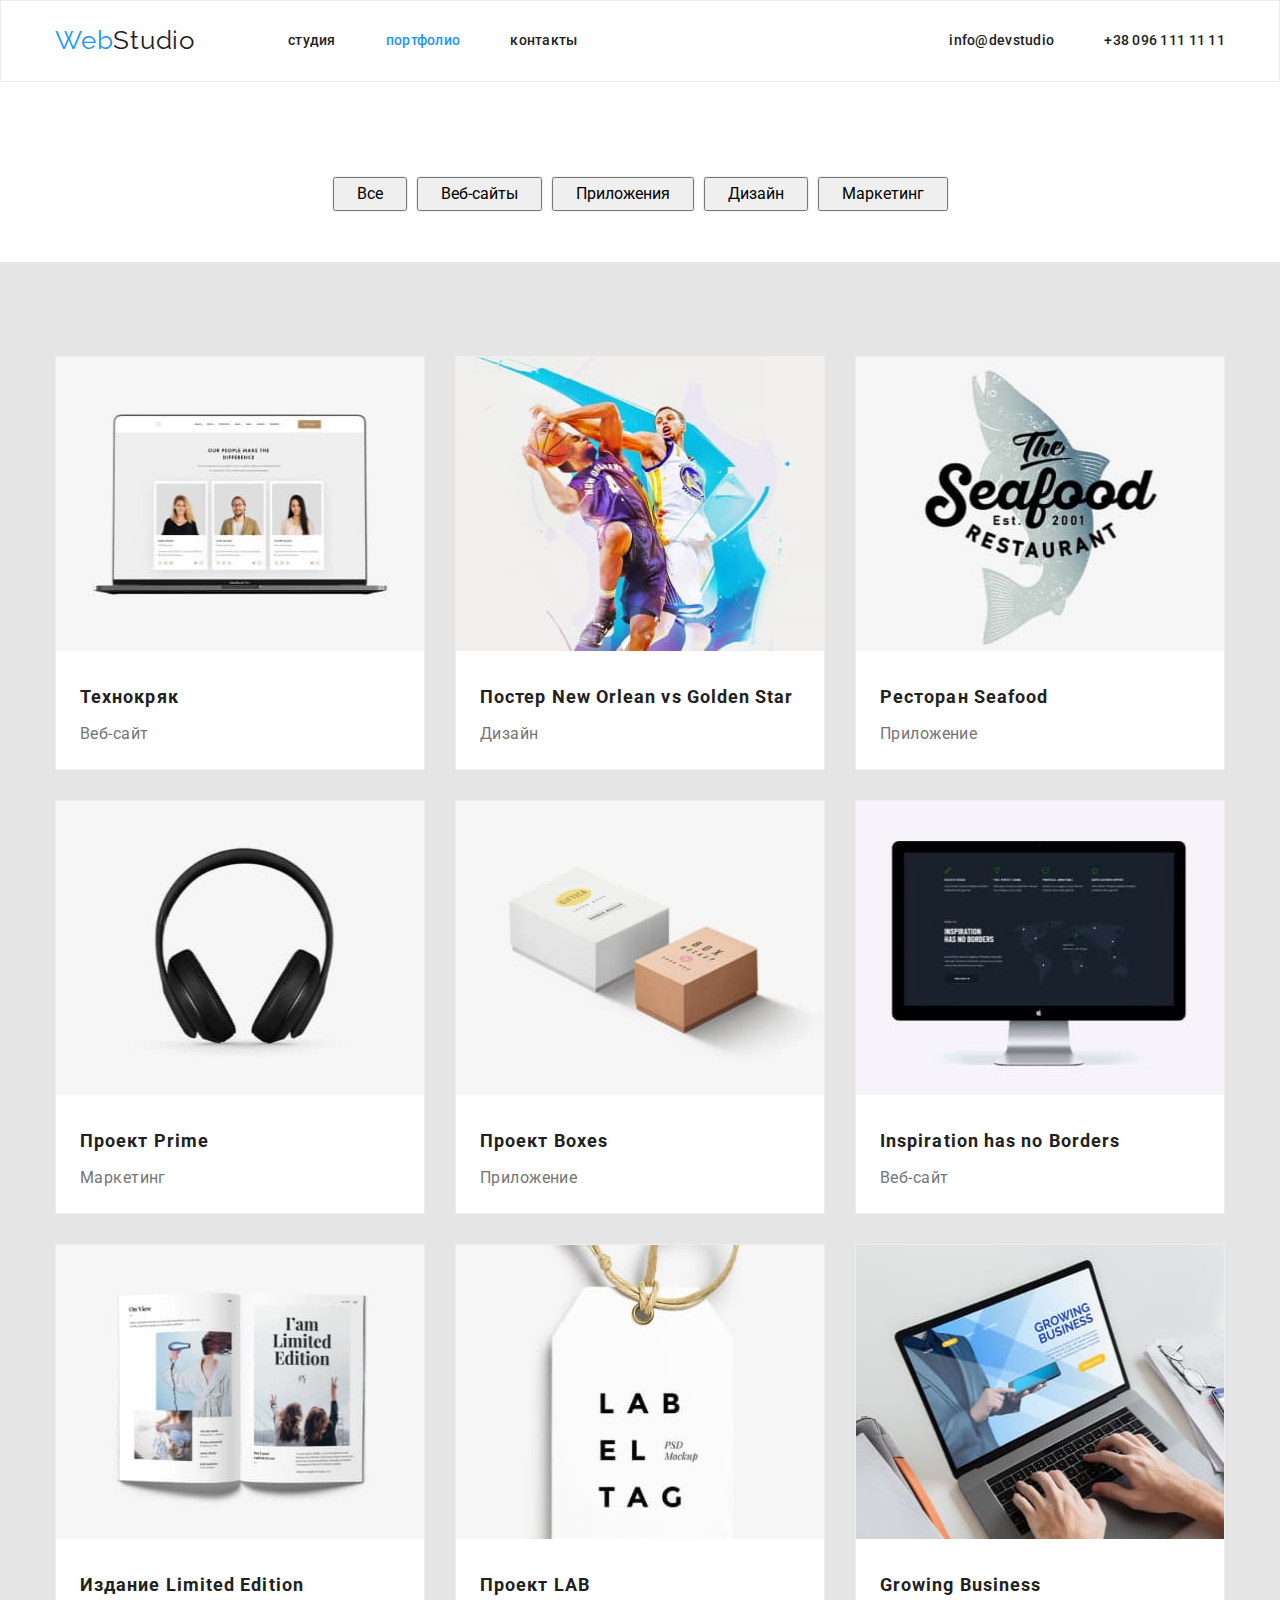
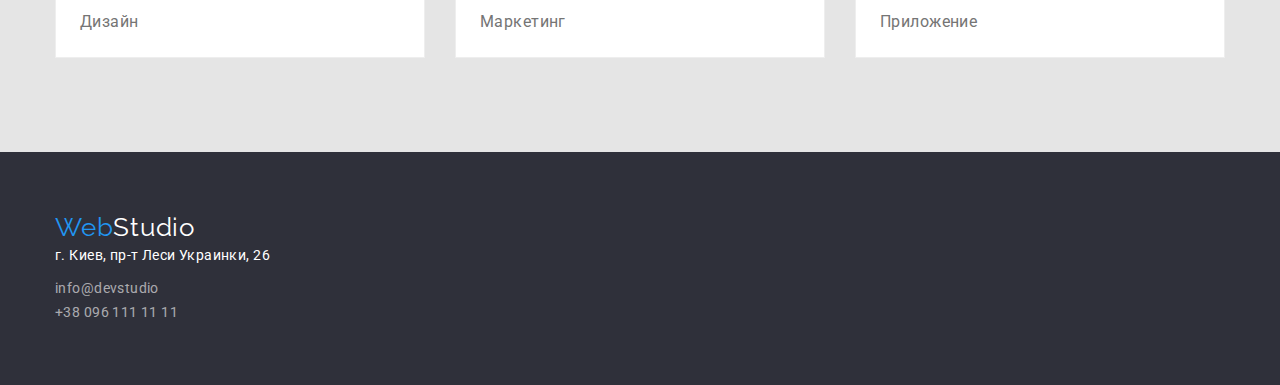
==== commit 61fdd516: "finish2" ====
--- a/portfolio.html
+++ b/portfolio.html
@@ -144,7 +144,8 @@
     </main>
     <!--футер-->
 
-    <footer class="footer">
+    <footer class="footer-bg">
+      <div class="container footer">
       <a href="./index.html" class="link logo logo-footer"><span class="logo-header">Web</span><span class="Studio-cl">Studio</span></a>
       <address class="address">
         <ul class="list">
@@ -153,6 +154,7 @@
           <li><a class="link contacts-addres" href="tel:+380961111111">+38 096 111 11 11</a></li>
         </ul>
       </address>
+    </div>
     </footer>
   </body>
 </html>
--- a/css/styles.css
+++ b/css/styles.css
@@ -248,11 +248,13 @@
     line-height: 1.18;
 }
 
+.footer-bg {
+    background-color: var(--blak-bg);
+}
+
 .footer {
-    background-color: var(--blak-bg);
     padding-top: 60px;
     padding-bottom: 60px;
-    padding-left: 215px;
 }
 
 .Studio-cl {
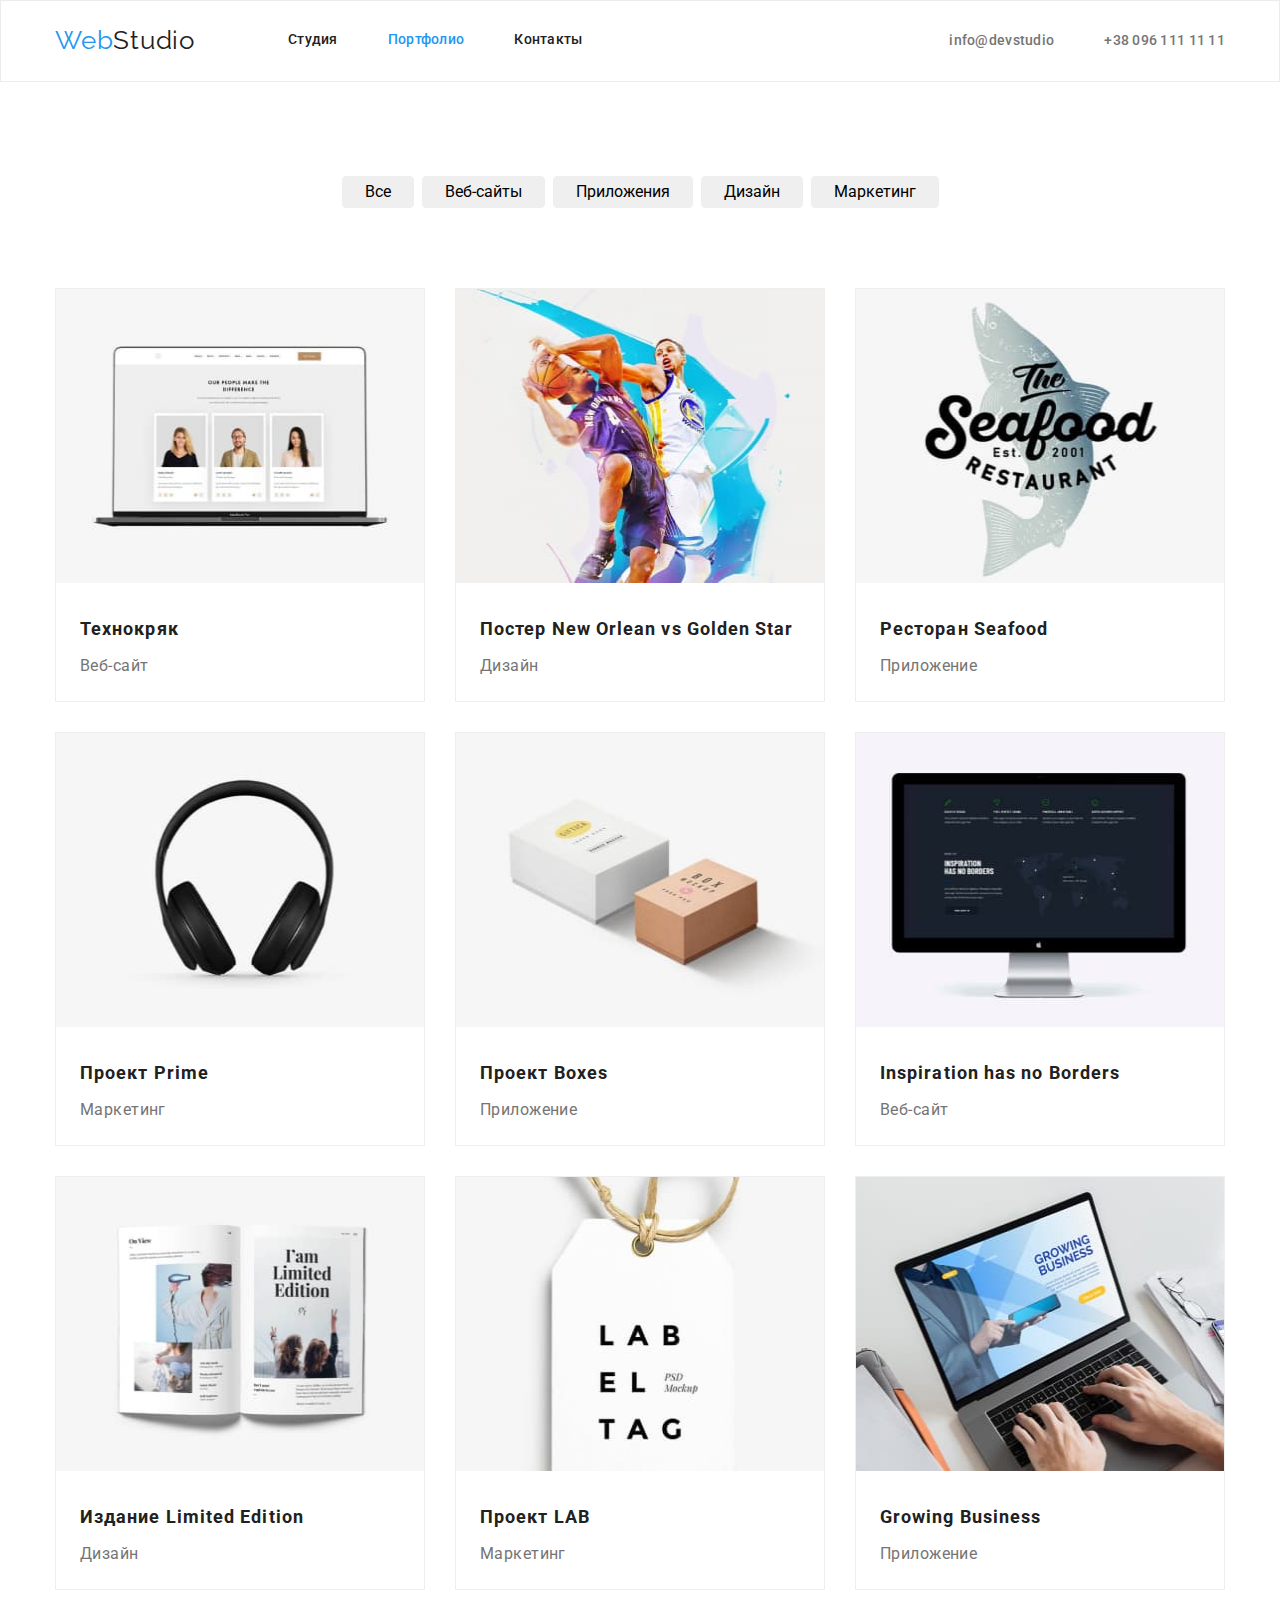
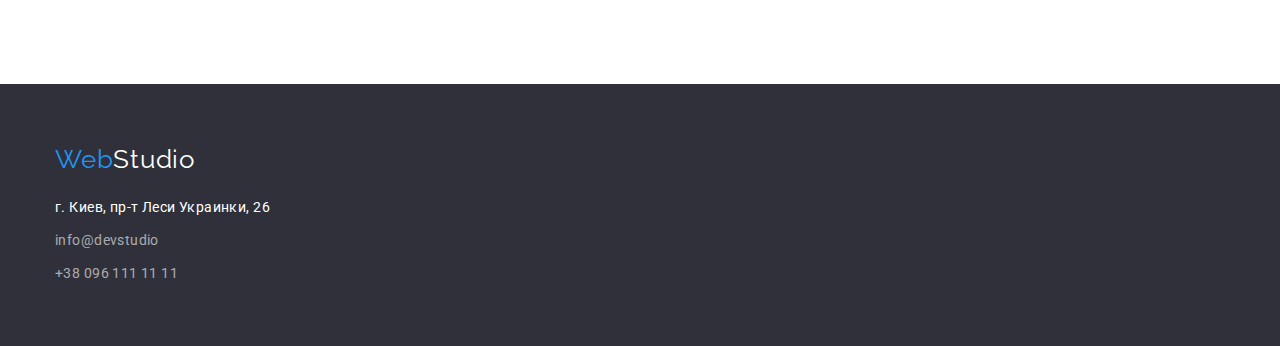
==== commit 79355052: "pravka mentora" ====
--- a/portfolio.html
+++ b/portfolio.html
@@ -16,9 +16,9 @@
       <a href="./index.html" class="link logo logo-marg"><span class="logo-header">Web</span>Studio</a>
       <nav class="text-nav">
         <ul class="menu list">
-          <li class="menu-item"><a href="./index.html" class="link">студия</a></li>
-          <li class="menu-item"><a href="./portfolio.html" class="link accent-pege">портфолио</a></li>
-          <li class="menu-item"><a href="" class="link">контакты</a></li>
+          <li class="menu-item"><a href="./index.html" class="link">Студия</a></li>
+          <li class="menu-item"><a href="./portfolio.html" class="link accent-pege">Портфолио</a></li>
+          <li class="menu-item"><a href="" class="link">Контакты</a></li>
         </ul>
       </nav>
 
@@ -41,13 +41,9 @@
           <li class="btn-filtr"><button class="button" type="button">Дизайн</a></button>
           <li class="btn-filtr"><button class="button" type="button">Маркетинг</a></button>
         </ul>
-      </div>
-      </section>
 
-      <section class="section section-portfolio">
-        <div class="container">
         <h2 class="visually-hidden">портфоліо</h2>
-        <ul class="list card-set">
+        <ul class="list card-set mt-portfolio">
           <li class="item portfolio-item">
             <img
               src="./imeges/img-portfolio/tehnokryik.jpg"
@@ -146,12 +142,12 @@
 
     <footer class="footer-bg">
       <div class="container footer">
-      <a href="./index.html" class="link logo logo-footer"><span class="logo-header">Web</span><span class="Studio-cl">Studio</span></a>
-      <address class="address">
-        <ul class="list">
-          <li class="address-street">г. Киев, пр-т Леси Украинки, 26</li>
-          <li><a class="link contacts-addres" href="mailto:info@devstudio">info@devstudio</a></li>
-          <li><a class="link contacts-addres" href="tel:+380961111111">+38 096 111 11 11</a></li>
+      <a href="./index.html" class="link logo"><span class="logo-header">Web</span><span class="Studio-cl">Studio</span></a>
+      <address class="address contacts-addres">
+        <ul class="list logo-mt">
+          <li class="mb-street"><a class="link adreds-cl" href="https://goo.gl/maps/qqkzdERcKgFT37uT7" target="_blank" rel="noopener noreferrer">г. Киев, пр-т Леси Украинки, 26</a></li>
+          <li class="mb-street"><a class="link contacts-cl" href="mailto:info@devstudio">info@devstudio</a></li>
+          <li><a class="link contacts-cl" href="tel:+380961111111">+38 096 111 11 11</a></li>
         </ul>
       </address>
     </div>
--- a/css/styles.css
+++ b/css/styles.css
@@ -41,6 +41,9 @@
     margin-top: 0;
 }
 
+p{margin-top: 0;
+margin-bottom: 0;}
+
 .container {
     width: 1200px;
     padding-left: 15px;
@@ -49,6 +52,8 @@
     margin-right: auto;
 }
 
+.img-section {margin-bottom: 94px;}
+
 .section {
     padding-top: 94px;
     padding-bottom: 94px;
@@ -56,6 +61,8 @@
 
 .header {
     border: 1px solid #ECECEC;
+        padding-top: 24px;
+        padding-bottom: 25px;
 }
 
 .header .container {
@@ -82,8 +89,7 @@
 
 .logo-marg {
     margin-right: 93px;
-    padding-top: 24px;
-    padding-bottom: 25px;
+
 }
 
 .visually-hidden {
@@ -132,7 +138,7 @@
 }
 
 .contacts {
-    color: var(--title-cl);
+    color: var(--mein-text-cl);
 }
 
 .contacts-marg {
@@ -182,10 +188,6 @@
     background-color: var(--gray-bg);
 }
 
-.team-work {
-    background-color: var(--bg);
-}
-
 .title-section {
     margin-bottom: 50px;
     font-weight: bold;
@@ -234,6 +236,9 @@
         0px 2px 1px rgba(0, 0, 0, 0.2);
 }
 
+.expert {padding-top: 30px;
+padding-bottom: 30px;}
+
 .title-text {
     font-weight: 500;
     font-size: 16px;
@@ -261,16 +266,16 @@
     color: var(--main-title-cl)
 }
 
-.address-street {
+.logo-mt{margin-top: 20px;}
+
+.adreds-cl {
     color: var(--main-title-cl);
-    padding-bottom: 9px;
-
-}
-
-
-.contacts-addres {
+    }
+
+.mb-street{margin-bottom: 9px;}
+
+.contacts-cl {
     color: rgba(255, 255, 255, 0.6);
-    padding-bottom: 9px;
 }
 
 .btn-filtr {
@@ -291,11 +296,12 @@
 }
 
 .button {
-    padding: 6px 22px
+    padding: 6px 22px;
+    border: transparent;
 }
 
 .section-filtr {
-    padding-bottom: 50px;
+
     margin-left: auto;
     margin-right: auto;
 }
@@ -311,6 +317,8 @@
     margin-right: 8px;
 }
 
+.mt-portfolio{margin-top: 50px;}
+
 .container-filter {
     margin-left: auto;
     margin-right: auto;
@@ -334,12 +342,3 @@
     line-height: 1.87;
     margin: 0 24px 20px 24px;
 }
-
-.section-portfolio {
-    background-color: var(--bg);
-}
-
-.logo-footer {
-    padding-top: 60px;
-    padding-bottom: 20px;
-}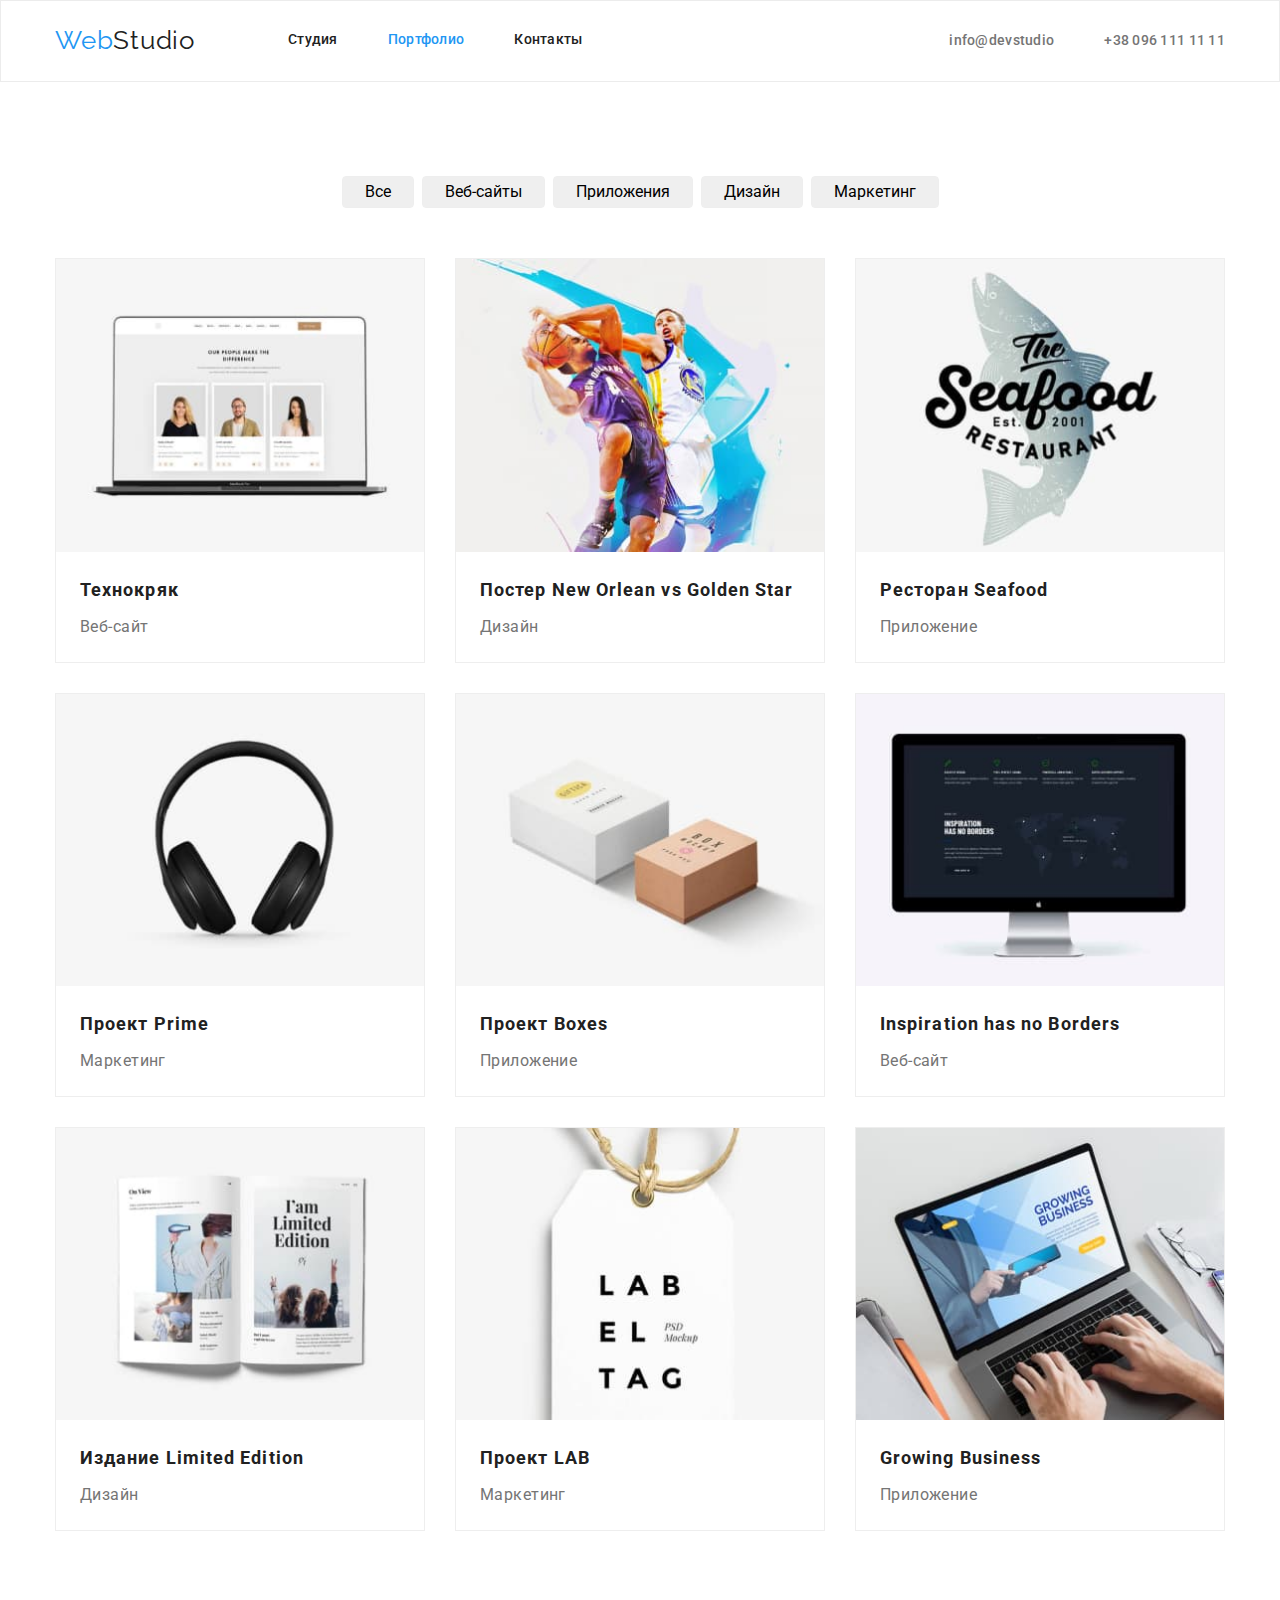
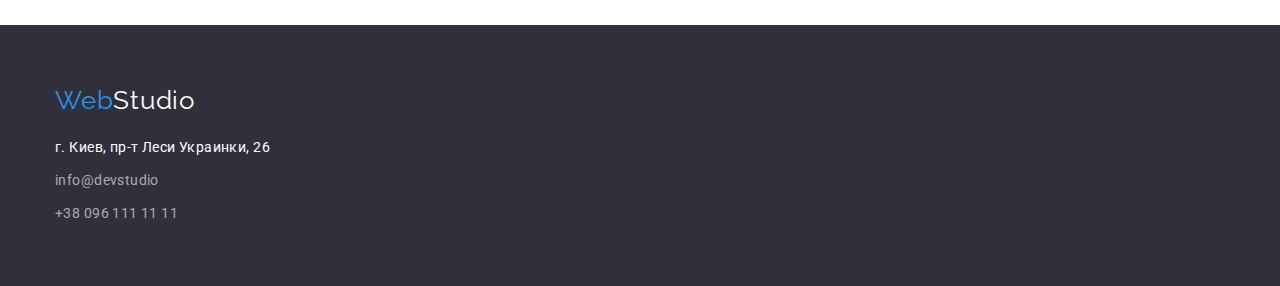
==== commit fe5aab50: "pravka mentora2" ====
--- a/portfolio.html
+++ b/portfolio.html
@@ -23,8 +23,8 @@
       </nav>
 
       <ul class="menu list contacts-marg">
-        <li class="mail-marg"><a class="link text-nav contacts" href="mailto:info@devstudio">info@devstudio</a></li>
-        <li><a class="link text-nav contacts" href="tel:+380961111111">+38 096 111 11 11</a></li>
+        <li class="kontakt-marg"><a class="link text-nav contacts" href="mailto:info@devstudio">info@devstudio</a></li>
+        <li class="kontakt-marg"><a class="link text-nav contacts" href="tel:+380961111111">+38 096 111 11 11</a></li>
       </ul>
     </div>
     </header>
@@ -34,7 +34,7 @@
       <section class="section section-filtr">
         <div class="container">
         <h1 class="visually-hidden">навігація</h1>
-        <ul class="as list menu">
+        <ul class="location-text list menu">
           <li class="btn-filtr"><button class="button" type="button">Все</a></button>
           <li class="btn-filtr"><button class="button" type="button">Веб-сайты</a></button>
           <li class="btn-filtr"><button class="button" type="button">Приложения</a></button>
@@ -43,7 +43,7 @@
         </ul>
 
         <h2 class="visually-hidden">портфоліо</h2>
-        <ul class="list card-set mt-portfolio">
+        <ul class="list card-set">
           <li class="item portfolio-item">
             <img
               src="./imeges/img-portfolio/tehnokryik.jpg"
@@ -51,8 +51,8 @@
               width="368"
               height="294"
             />
-            <h3 class="title-portfolio">Технокряк</h3>
-            <p class="text-portfolio">Веб-сайт</p>
+            <div class="img-text"><h3 class="title-portfolio">Технокряк</h3>
+            <p class="text-portfolio">Веб-сайт</p></div>
           </li>
           <li class="item portfolio-item">
             <img
@@ -61,8 +61,8 @@
               width="368"
               height="294"
             />
-            <h3 class="title-portfolio">Постер New Orlean vs Golden Star</h3>
-            <p class="text-portfolio">Дизайн</p>
+            <div class="img-text"><h3 class="title-portfolio">Постер New Orlean vs Golden Star</h3>
+            <p class="text-portfolio">Дизайн</p></div>
           </li>
           <li class="item portfolio-item">
             <img
@@ -71,8 +71,8 @@
               width="368"
               height="294"
             />
-            <h3 class="title-portfolio">Ресторан Seafood</h3>
-            <p class="text-portfolio">Приложение</p>
+            <div class="img-text"><h3 class="title-portfolio">Ресторан Seafood</h3>
+            <p class="text-portfolio">Приложение</p></div>
           </li>
           <li class="item portfolio-item">
             <img
@@ -81,8 +81,8 @@
               width="368"
               height="294"
             />
-            <h3 class="title-portfolio">Проект Prime</h3>
-            <p class="text-portfolio">Маркетинг</p>
+            <div class="img-text"><h3 class="title-portfolio">Проект Prime</h3>
+            <p class="text-portfolio">Маркетинг</p></div>
           </li>
           <li class="item portfolio-item">
             <img
@@ -91,8 +91,8 @@
               width="368"
               height="294"
             />
-            <h3 class="title-portfolio">Проект Boxes</h3>
-            <p class="text-portfolio">Приложение</p>
+            <div class="img-text"><h3 class="title-portfolio">Проект Boxes</h3>
+            <p class="text-portfolio">Приложение</p></div>
           </li>
           <li class="item portfolio-item">
             <img
@@ -101,8 +101,8 @@
               width="368"
               height="294"
             />
-            <h3 class="title-portfolio">Inspiration has no Borders</h3>
-            <p class="text-portfolio">Веб-сайт</p>
+            <div class="img-text"><h3 class="title-portfolio">Inspiration has no Borders</h3>
+            <p class="text-portfolio">Веб-сайт</p></div>
           </li>
           <li class="item portfolio-item">
             <img
@@ -111,8 +111,8 @@
               width="368"
               height="294"
             />
-            <h3 class="title-portfolio">Издание Limited Edition</h3>
-            <p class="text-portfolio">Дизайн</p>
+            <div class="img-text"><h3 class="title-portfolio">Издание Limited Edition</h3>
+            <p class="text-portfolio">Дизайн</p></div>
           </li>
           <li class="item portfolio-item">
             <img
@@ -121,8 +121,8 @@
               width="368"
               height="294"
             />
-            <h3 class="title-portfolio">Проект LAB</h3>
-            <p class="text-portfolio">Маркетинг</p>
+            <div class="img-text"><h3 class="title-portfolio">Проект LAB</h3>
+            <p class="text-portfolio">Маркетинг</p></div>
           </li>
           <li class="item portfolio-item">
             <img
@@ -131,8 +131,8 @@
               width="368"
               height="294"
             />
-            <h3 class="title-portfolio">Growing Business</h3>
-            <p class="text-portfolio">Приложение</p>
+            <div class="img-text"><h3 class="title-portfolio">Growing Business</h3>
+            <p class="text-portfolio">Приложение</p></div>
           </li>
         </ul>
       </div>
@@ -142,9 +142,9 @@
 
     <footer class="footer-bg">
       <div class="container footer">
-      <a href="./index.html" class="link logo"><span class="logo-header">Web</span><span class="Studio-cl">Studio</span></a>
+      <a href="./index.html" class="link logo logo-mb"><span class="logo-header">Web</span><span class="Studio-cl">Studio</span></a>
       <address class="address contacts-addres">
-        <ul class="list logo-mt">
+        <ul class="list">
           <li class="mb-street"><a class="link adreds-cl" href="https://goo.gl/maps/qqkzdERcKgFT37uT7" target="_blank" rel="noopener noreferrer">г. Киев, пр-т Леси Украинки, 26</a></li>
           <li class="mb-street"><a class="link contacts-cl" href="mailto:info@devstudio">info@devstudio</a></li>
           <li><a class="link contacts-cl" href="tel:+380961111111">+38 096 111 11 11</a></li>
--- a/css/styles.css
+++ b/css/styles.css
@@ -13,7 +13,8 @@
     --border: #EEEEEE;
 }
 
-html, * {
+html,
+* {
     box-sizing: border-box;
 
 }
@@ -41,8 +42,16 @@
     margin-top: 0;
 }
 
-p{margin-top: 0;
-margin-bottom: 0;}
+p {
+    margin-top: 0;
+    margin-bottom: 0;
+}
+
+img {
+    display: block;
+    max-width: 100%;
+    height: auto;
+}
 
 .container {
     width: 1200px;
@@ -52,7 +61,9 @@
     margin-right: auto;
 }
 
-.img-section {margin-bottom: 94px;}
+.img-section {
+    padding-bottom: 94px;
+}
 
 .section {
     padding-top: 94px;
@@ -61,8 +72,8 @@
 
 .header {
     border: 1px solid #ECECEC;
-        padding-top: 24px;
-        padding-bottom: 25px;
+    padding-top: 24px;
+    padding-bottom: 25px;
 }
 
 .header .container {
@@ -145,7 +156,7 @@
     margin-left: auto;
 }
 
-.mail-marg {
+.kontakt-marg:not(:last-child) {
     margin-right: 50px;
 }
 
@@ -236,8 +247,10 @@
         0px 2px 1px rgba(0, 0, 0, 0.2);
 }
 
-.expert {padding-top: 30px;
-padding-bottom: 30px;}
+.expert {
+    padding-top: 30px;
+    padding-bottom: 30px;
+}
 
 .title-text {
     font-weight: 500;
@@ -266,13 +279,18 @@
     color: var(--main-title-cl)
 }
 
-.logo-mt{margin-top: 20px;}
+.logo-mb {
+    display: block;
+    margin-bottom: 20px;
+}
 
 .adreds-cl {
     color: var(--main-title-cl);
-    }
-
-.mb-street{margin-bottom: 9px;}
+}
+
+.mb-street {
+    margin-bottom: 9px;
+}
 
 .contacts-cl {
     color: rgba(255, 255, 255, 0.6);
@@ -290,9 +308,10 @@
     border-radius: 4px;
 }
 
-.as {
+.location-text {
     justify-content: center;
     width: 100%;
+    margin-bottom: 50px;
 }
 
 .button {
@@ -300,24 +319,20 @@
     border: transparent;
 }
 
+.button:hover,
+button:focus {
+    color: var(--link-cl);
+    cursor: pointer;
+}
+
 .section-filtr {
-
     margin-left: auto;
     margin-right: auto;
-}
-
-.btn-filtr:hover,
-.btn-filtr:focus {
-    color: var(--main-title-cl);
-    background-color: var(--link-cl);
-    cursor: pointer;
 }
 
 .btn-filtr:not(:last-child) {
     margin-right: 8px;
 }
-
-.mt-portfolio{margin-top: 50px;}
 
 .container-filter {
     margin-left: auto;
@@ -332,13 +347,14 @@
     line-height: 2;
     letter-spacing: 0.06em;
     color: var(--title-cl);
-    margin: 20px 24px 4px 24px;
-}
-
-
+    margin-bottom: 4px;
+}
+
+.img-text {
+    padding: 20px 24px;
+}
 
 .text-portfolio {
     font-size: 16px;
     line-height: 1.87;
-    margin: 0 24px 20px 24px;
-}
+}